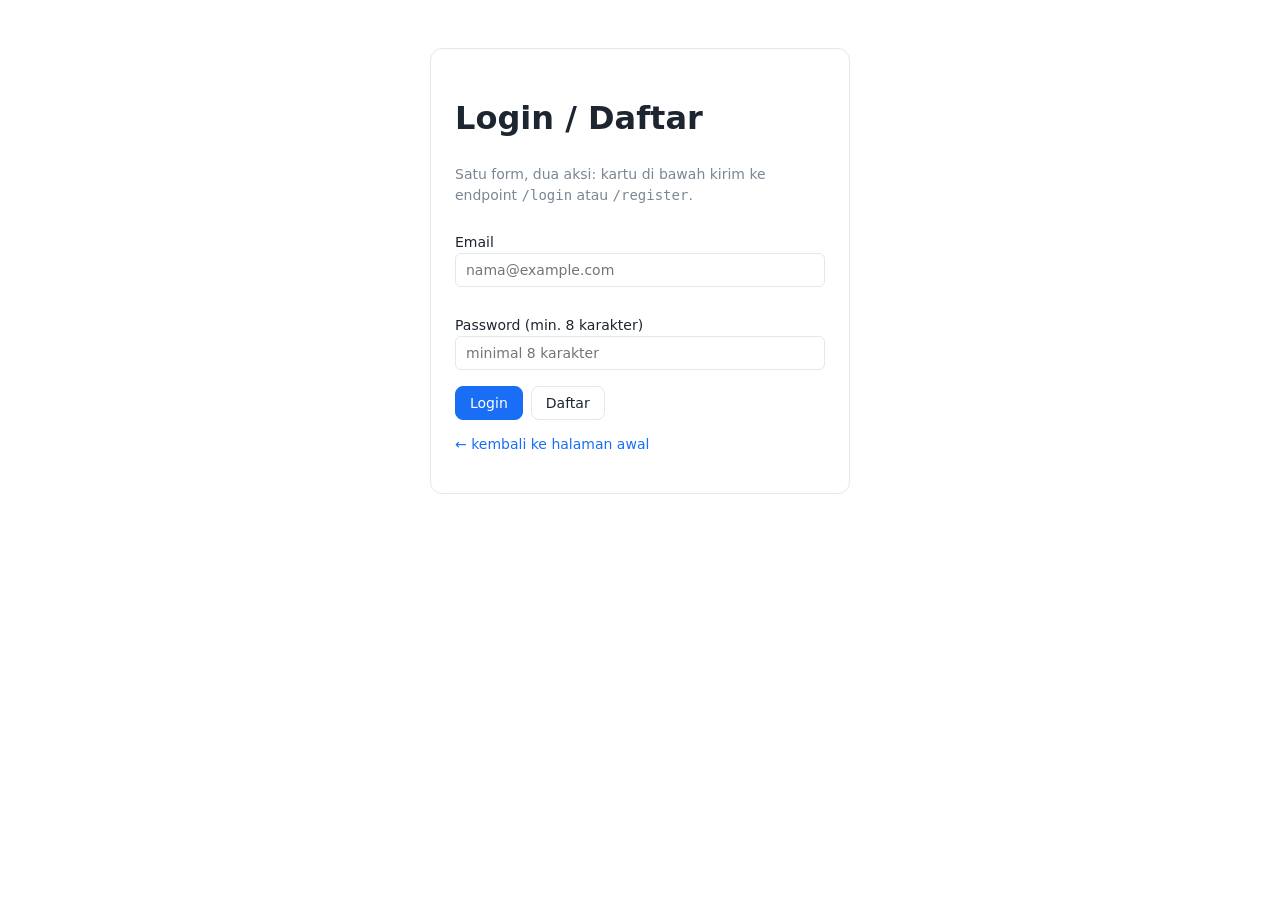
==== static/dashboard.html @ 28b28a9c "Tahap 4: frontend landing, login/register, dashboard, editor + preview" ====
<!doctype html>
<html lang="id">
<head>
<meta charset="utf-8">
<meta name="viewport" content="width=device-width, initial-scale=1">
<title>Dashboard — ATS CV Generator</title>
<link rel="stylesheet" href="css/style.css">
</head>
<body class="dash">
<header class="topbar">
  <strong>ATS CV Generator</strong>
  <span id="who" class="muted"></span>
  <button id="logout" class="btn">Logout</button>
</header>

<main>
  <h1>CV Saya</h1>
  <button id="newCV" class="btn btn-primary">+ Buat CV baru</button>
  <p id="msg" class="error" hidden></p>

  <table id="table" hidden>
    <thead><tr><th>Judul</th><th>Terakhir diubah</th><th>Aksi</th></tr></thead>
    <tbody></tbody>
  </table>
  <p id="empty" class="muted" hidden>Belum ada CV. Klik "Buat CV baru" untuk memulai.</p>
</main>

<script src="js/api.js"></script>
<script src="js/dashboard.js"></script>
</body>
</html>
---- static/css/style.css ----
/* Style sederhana satu kolom, responsif mobile-first. */
:root{
  --ink:#1c2530; --muted:#7a8794; --line:#e3e8ed;
  --accent:#1a6ef5; --bg:#ffffff; --soft:#f5f7fa;
}
*{box-sizing:border-box}
body{margin:0;font-family:system-ui,"Segoe UI",Roboto,sans-serif;color:var(--ink);background:var(--bg);line-height:1.5}
a{color:var(--accent);text-decoration:none}
.muted{color:var(--muted)}

.topbar{display:flex;gap:12px;align-items:center;padding:12px 16px;border-bottom:1px solid var(--line)}
.topbar .spacer{flex:1}
main{padding:16px;max-width:960px;margin:auto}

.hero{padding:48px 16px;max-width:640px;margin:auto}
.box{background:var(--soft);border:1px solid var(--line);border-radius:8px;padding:12px;margin:16px 0}
.footer{text-align:center;padding:24px}

/* Button */
.btn{display:inline-block;padding:8px 14px;border:1px solid var(--line);border-radius:8px;
     background:var(--bg);color:var(--ink);cursor:pointer;font-size:14px;font-family:inherit}
.btn:hover{background:var(--soft)}
.btn-primary{background:var(--accent);color:#fff;border-color:var(--accent)}
.btn-primary:hover{opacity:.9;background:var(--accent)}
.btn-lg{padding:12px 24px;font-size:16px}
.btn-sm{padding:4px 10px;font-size:13px}

/* Card (login/register) */
.card{max-width:420px;margin:48px auto;padding:24px;border:1px solid var(--line);border-radius:12px}
.card p{color:var(--muted);font-size:14px}
.card form{display:flex;flex-direction:column;gap:12px}
.card .row{display:flex;gap:8px}

/* Form elements global */
label{display:block;margin:12px 0 4px;font-size:14px}
input,textarea,select{width:100%;padding:8px 10px;border:1px solid var(--line);border-radius:6px;font-family:inherit;font-size:14px}
textarea{resize:vertical}
.error{color:#c0392b}
#msg{padding:8px;background:#fdecea;border-radius:6px}

/* Table dashboard */
table{width:100%;border-collapse:collapse;margin-top:12px}
th,td{text-align:left;padding:10px;border-bottom:1px solid var(--line);font-size:14px}

/* Editor split: form kiri, preview kanan */
.split{display:flex;gap:16px;max-width:1200px;margin:auto;padding:16px;align-items:flex-start}
.pane{flex:1;min-width:0}
.pane-preview{background:var(--soft);border:1px solid var(--line);border-radius:12px;padding:20px 24px;position:sticky;top:16px}
@media(max-width:900px){.split{flex-direction:column}.pane-preview{position:static}}

.entry{border:1px solid var(--line);border-radius:8px;padding:12px;margin:8px 0;background:#fff}
.entry .row{display:flex;gap:8px}
.entry input,.entry textarea{margin-bottom:6px}

/* Preview CV: tata letak sederhana ramah ATS */
.cv{background:#fff;padding:24px;border-radius:8px}
.cv h1{font-size:22px;margin:0 0 4px}
.cv h2{font-size:14px;text-transform:uppercase;letter-spacing:.05em;border-bottom:1px solid var(--line);padding-bottom:2px;margin:18px 0 8px}
.cv .contact{font-size:13px;color:var(--muted)}
.cv .item{margin:0 0 10px}
.cv .item-head{display:flex;justify-content:space-between;font-size:14px}
.cv .item-head b{font-size:14px}
.cv .item-dates{color:var(--muted);font-size:13px}
.cv ul{margin:6px 0;padding-left:18px}
.cv li{margin:2px 0;font-size:14px}

/* Cekackbar */
.entry .row .btn{flex:none}
/* Proyek (bagian opsional kosong tidak ditampilkan) */
.muted{color:var(--muted)}
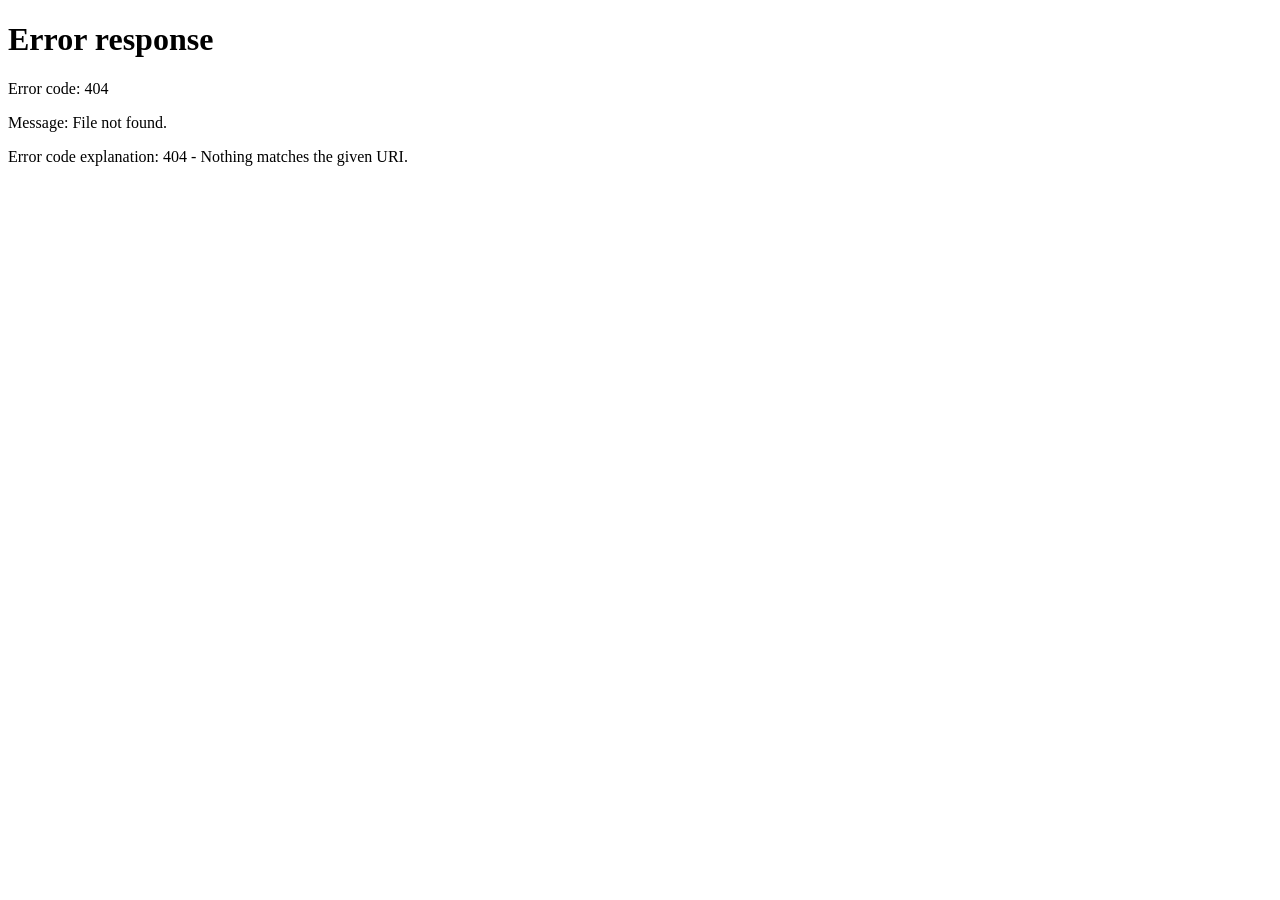
==== commit 27495e9d: "update login" ====
--- a/static/dashboard.html
+++ b/static/dashboard.html
@@ -3,29 +3,44 @@
 <head>
 <meta charset="utf-8">
 <meta name="viewport" content="width=device-width, initial-scale=1">
-<title>Dashboard — ATS CV Generator</title>
-<link rel="stylesheet" href="css/style.css">
+<title>Dashboard: ATS CV Generator</title>
+<link rel="stylesheet" href="/static/css/style.css">
 </head>
 <body class="dash">
+<a class="skip-link" href="#main-content">Lewati ke konten</a>
 <header class="topbar">
   <strong>ATS CV Generator</strong>
-  <span id="who" class="muted"></span>
-  <button id="logout" class="btn">Logout</button>
+  <span class="spacer"></span>
+  <div class="header-actions">
+    <span id="who" class="muted"></span>
+    <button class="btn" type="button" data-theme-toggle aria-pressed="false">Mode gelap</button>
+    <button id="logout" class="btn">Logout</button>
+  </div>
 </header>
 
-<main>
-  <h1>CV Saya</h1>
-  <button id="newCV" class="btn btn-primary">+ Buat CV baru</button>
-  <p id="msg" class="error" hidden></p>
+<main class="dashboard" id="main-content">
+  <div class="dashboard-head">
+    <div>
+      <h1>CV Saya</h1>
+      <p>Kelola dokumen dan lanjutkan penyuntingan.</p>
+    </div>
+    <button id="newCV" class="btn btn-primary">+ Buat CV baru</button>
+  </div>
+  <p id="authStatus" class="success" role="status" hidden></p>
+  <p id="loading" class="loading" role="status">Memuat daftar CV...</p>
+  <p id="msg" class="error" role="alert" hidden></p>
 
-  <table id="table" hidden>
-    <thead><tr><th>Judul</th><th>Terakhir diubah</th><th>Aksi</th></tr></thead>
-    <tbody></tbody>
-  </table>
-  <p id="empty" class="muted" hidden>Belum ada CV. Klik "Buat CV baru" untuk memulai.</p>
+  <div id="tableWrap" class="table-wrap" hidden>
+    <table id="table" hidden>
+      <thead><tr><th>Judul</th><th>Terakhir diubah</th><th>Aksi</th></tr></thead>
+      <tbody></tbody>
+    </table>
+  </div>
+  <p id="empty" class="empty-state" hidden>Belum ada CV. Klik "Buat CV baru" untuk memulai.</p>
 </main>
 
-<script src="js/api.js"></script>
-<script src="js/dashboard.js"></script>
+<script src="/static/js/theme.js"></script>
+<script src="/static/js/api.js"></script>
+<script src="/static/js/dashboard.js"></script>
 </body>
 </html>
--- a/static/css/style.css
+++ b/static/css/style.css
@@ -1,70 +1,698 @@
-/* Style sederhana satu kolom, responsif mobile-first. */
-:root{
-  --ink:#1c2530; --muted:#7a8794; --line:#e3e8ed;
-  --accent:#1a6ef5; --bg:#ffffff; --soft:#f5f7fa;
-}
-*{box-sizing:border-box}
-body{margin:0;font-family:system-ui,"Segoe UI",Roboto,sans-serif;color:var(--ink);background:var(--bg);line-height:1.5}
-a{color:var(--accent);text-decoration:none}
-.muted{color:var(--muted)}
-
-.topbar{display:flex;gap:12px;align-items:center;padding:12px 16px;border-bottom:1px solid var(--line)}
-.topbar .spacer{flex:1}
-main{padding:16px;max-width:960px;margin:auto}
-
-.hero{padding:48px 16px;max-width:640px;margin:auto}
-.box{background:var(--soft);border:1px solid var(--line);border-radius:8px;padding:12px;margin:16px 0}
-.footer{text-align:center;padding:24px}
-
-/* Button */
-.btn{display:inline-block;padding:8px 14px;border:1px solid var(--line);border-radius:8px;
-     background:var(--bg);color:var(--ink);cursor:pointer;font-size:14px;font-family:inherit}
-.btn:hover{background:var(--soft)}
-.btn-primary{background:var(--accent);color:#fff;border-color:var(--accent)}
-.btn-primary:hover{opacity:.9;background:var(--accent)}
-.btn-lg{padding:12px 24px;font-size:16px}
-.btn-sm{padding:4px 10px;font-size:13px}
-
-/* Card (login/register) */
-.card{max-width:420px;margin:48px auto;padding:24px;border:1px solid var(--line);border-radius:12px}
-.card p{color:var(--muted);font-size:14px}
-.card form{display:flex;flex-direction:column;gap:12px}
-.card .row{display:flex;gap:8px}
-
-/* Form elements global */
-label{display:block;margin:12px 0 4px;font-size:14px}
-input,textarea,select{width:100%;padding:8px 10px;border:1px solid var(--line);border-radius:6px;font-family:inherit;font-size:14px}
-textarea{resize:vertical}
-.error{color:#c0392b}
-#msg{padding:8px;background:#fdecea;border-radius:6px}
-
-/* Table dashboard */
-table{width:100%;border-collapse:collapse;margin-top:12px}
-th,td{text-align:left;padding:10px;border-bottom:1px solid var(--line);font-size:14px}
-
-/* Editor split: form kiri, preview kanan */
-.split{display:flex;gap:16px;max-width:1200px;margin:auto;padding:16px;align-items:flex-start}
-.pane{flex:1;min-width:0}
-.pane-preview{background:var(--soft);border:1px solid var(--line);border-radius:12px;padding:20px 24px;position:sticky;top:16px}
-@media(max-width:900px){.split{flex-direction:column}.pane-preview{position:static}}
-
-.entry{border:1px solid var(--line);border-radius:8px;padding:12px;margin:8px 0;background:#fff}
-.entry .row{display:flex;gap:8px}
-.entry input,.entry textarea{margin-bottom:6px}
-
-/* Preview CV: tata letak sederhana ramah ATS */
-.cv{background:#fff;padding:24px;border-radius:8px}
-.cv h1{font-size:22px;margin:0 0 4px}
-.cv h2{font-size:14px;text-transform:uppercase;letter-spacing:.05em;border-bottom:1px solid var(--line);padding-bottom:2px;margin:18px 0 8px}
-.cv .contact{font-size:13px;color:var(--muted)}
-.cv .item{margin:0 0 10px}
-.cv .item-head{display:flex;justify-content:space-between;font-size:14px}
-.cv .item-head b{font-size:14px}
-.cv .item-dates{color:var(--muted);font-size:13px}
-.cv ul{margin:6px 0;padding-left:18px}
-.cv li{margin:2px 0;font-size:14px}
-
-/* Cekackbar */
-.entry .row .btn{flex:none}
-/* Proyek (bagian opsional kosong tidak ditampilkan) */
-.muted{color:var(--muted)}
+/* Design Read: ENERGY 2 / RHYTHM 2 / MOTION 1.
+   Warm paper tones support CV writing; restrained green marks primary actions;
+   native system typography keeps the editing surface familiar and readable.
+   The split editor keeps form and paper together; stepped spacing groups tasks,
+   while restrained surfaces and radius changes distinguish workspace from preview.
+   The header aligns actions with the content column and wraps them on phones to
+   keep navigation distinct without shrinking touch targets. A neutral action group
+   makes controls legible without competing with the CV workspace. */
+:root {
+  color-scheme: light;
+  --page: #f5f6f3;
+  --surface: #ffffff;
+  --surface-raised: #fbfcfa;
+  --ink: #202a24;
+  --muted: #59665e;
+  --line: #dce3dc;
+  --accent: #315d49;
+  --accent-hover: #264b3a;
+  --accent-soft: #e8f0ea;
+  --danger: #a3342b;
+  --danger-soft: #fff0ed;
+  --success: #315d49;
+  --success-soft: #e8f0ea;
+  --shadow: 0 1px 2px rgb(25 39 30 / 6%), 0 10px 28px rgb(25 39 30 / 5%);
+  --radius-sm: 7px;
+  --radius-md: 12px;
+  --radius-lg: 18px;
+  --content-width: 1180px;
+  font-family: -apple-system, BlinkMacSystemFont, "Segoe UI", sans-serif;
+  text-rendering: optimizeLegibility;
+  -webkit-font-smoothing: antialiased;
+  -moz-osx-font-smoothing: grayscale;
+}
+
+:root[data-theme="dark"] {
+  color-scheme: dark;
+  --page: #171d19;
+  --surface: #202822;
+  --surface-raised: #262f29;
+  --ink: #eff3ef;
+  --muted: #b7c2ba;
+  --line: #39453d;
+  --accent: #a6c8b0;
+  --accent-hover: #bad8c2;
+  --accent-soft: #2d3b31;
+  --danger: #ffaaa0;
+  --danger-soft: #402824;
+  --success: #a6c8b0;
+  --success-soft: #2d3b31;
+  --shadow: 0 1px 2px rgb(0 0 0 / 20%), 0 12px 30px rgb(0 0 0 / 14%);
+}
+
+* { box-sizing: border-box; }
+
+html { scroll-behavior: smooth; }
+
+body {
+  min-height: 100vh;
+  margin: 0;
+  background: var(--page);
+  color: var(--ink);
+  font-size: 16px;
+  line-height: 1.55;
+}
+
+button, input, textarea, select { font: inherit; }
+button, a { -webkit-tap-highlight-color: transparent; }
+a { color: var(--accent); text-decoration-thickness: 1px; text-underline-offset: 3px; }
+a:hover { color: var(--accent-hover); }
+img, svg { max-width: 100%; }
+.muted { color: var(--muted); }
+
+:focus-visible {
+  outline: 3px solid currentColor;
+  outline-offset: 3px;
+}
+
+@media (forced-colors: active) {
+  :focus-visible { outline: 2px solid Highlight; }
+  input:focus, textarea:focus, select:focus {
+    outline: 2px solid Highlight;
+    box-shadow: none;
+  }
+}
+
+.skip-link {
+  position: absolute;
+  z-index: 10;
+  inset-block-start: 8px;
+  inset-inline-start: 8px;
+  padding: 10px 14px;
+  transform: translateY(-160%);
+  border-radius: var(--radius-sm);
+  background: var(--surface);
+  color: var(--ink);
+  box-shadow: var(--shadow);
+}
+.skip-link:focus { transform: translateY(0); }
+
+.topbar {
+  position: relative;
+  z-index: 2;
+  display: flex;
+  min-height: 72px;
+  align-items: center;
+  gap: 16px;
+  padding: 10px max(24px, calc((100vw - var(--content-width)) / 2));
+  border-bottom: 1px solid var(--line);
+  background: var(--surface);
+}
+.topbar strong {
+  color: var(--ink);
+  font-size: 15px;
+  font-weight: 650;
+  letter-spacing: -0.02em;
+}
+.topbar .spacer { flex: 1; }
+.topbar nav, .header-actions {
+  display: flex;
+  align-items: center;
+  gap: 4px;
+  padding: 3px;
+  border: 1px solid var(--line);
+  border-radius: var(--radius-md);
+  background: var(--surface-raised);
+}
+.topbar #who {
+  max-width: min(32vw, 320px);
+  overflow: hidden;
+  text-overflow: ellipsis;
+  white-space: nowrap;
+  font-size: 13px;
+}
+.topbar .btn:not(.btn-primary) {
+  border-color: transparent;
+  background: transparent;
+}
+.topbar .btn:not(.btn-primary):hover {
+  border-color: var(--line);
+  background: var(--surface-raised);
+}
+.header-actions { margin-inline-start: auto; }
+.auth-header {
+  display: flex;
+  align-items: center;
+  justify-content: space-between;
+  gap: 12px;
+  margin-block-end: 32px;
+}
+.auth-header strong { font-size: 14px; font-weight: 650; }
+
+main { width: min(100% - 48px, var(--content-width)); margin-inline: auto; }
+
+.btn {
+  display: inline-flex;
+  min-height: 44px;
+  align-items: center;
+  justify-content: center;
+  gap: 8px;
+  padding: 8px 14px;
+  border: 1px solid var(--line);
+  border-radius: var(--radius-sm);
+  background: var(--surface);
+  color: var(--ink);
+  cursor: pointer;
+  font-size: 14px;
+  font-weight: 550;
+  line-height: 1.3;
+  text-align: center;
+  text-decoration: none;
+  transition: background-color 140ms ease, border-color 140ms ease, color 140ms ease, transform 140ms ease;
+}
+.btn:hover { border-color: #bdc9bf; background: var(--surface-raised); color: var(--ink); }
+.btn:active { transform: scale(0.96); }
+.btn:disabled { cursor: wait; }
+.btn-primary:disabled {
+  border-color: var(--line);
+  background: var(--accent-soft);
+  color: var(--ink);
+}
+.btn-primary {
+  border-color: var(--accent);
+  background: var(--accent);
+  color: #fff;
+  font-weight: 620;
+}
+.btn-primary:hover { border-color: var(--accent-hover); background: var(--accent-hover); color: #fff; }
+:root[data-theme="dark"] .btn-primary { color: #17231b; }
+:root[data-theme="dark"] .btn-primary:hover { color: #17231b; }
+.btn-lg { min-height: 48px; padding: 12px 20px; font-size: 15px; }
+.btn-sm { min-height: 40px; padding: 7px 10px; font-size: 13px; }
+.btn-danger { color: var(--danger); }
+.btn-danger:hover { border-color: var(--danger); background: var(--danger-soft); color: var(--danger); }
+
+h1, h2, h3, p { margin-block-start: 0; }
+h1, h2, h3 { color: var(--ink); text-wrap: balance; }
+h1 { font-size: clamp(1.7rem, 3vw, 2.25rem); font-weight: 650; letter-spacing: -0.045em; line-height: 1.12; }
+h2 { font-size: 1.05rem; font-weight: 630; letter-spacing: -0.02em; line-height: 1.3; }
+p { text-wrap: pretty; }
+
+/* Landing: narrow reading measure leaves the product promise as the focal point. */
+.hero {
+  max-width: 760px;
+  padding-block: clamp(64px, 12vh, 132px) 84px;
+}
+.hero h1 { max-width: 14ch; font-size: clamp(2.4rem, 6vw, 4.25rem); }
+.hero h1 .muted { color: var(--muted); }
+.hero > p { max-width: 62ch; color: var(--muted); font-size: 1.05rem; }
+.hero .box {
+  max-width: 620px;
+  margin-block: 30px;
+  padding: 16px 18px;
+  border: 1px solid var(--line);
+  border-radius: var(--radius-md);
+  background: var(--surface);
+}
+.footer { padding: 30px 24px; color: var(--muted); text-align: center; font-size: 13px; }
+
+/* The account form stays primary; the CV sheet gives the page a product-specific anchor. */
+.authpage { display: grid; min-height: 100vh; place-items: center; padding: clamp(16px, 4vw, 48px); }
+.auth-layout {
+  display: grid;
+  grid-template-columns: minmax(0, 1fr) minmax(360px, 440px);
+  grid-template-areas: "visual form";
+  align-items: center;
+  gap: clamp(32px, 6vw, 80px);
+  width: min(100%, 1120px);
+  margin-inline: auto;
+}
+.auth-visual { grid-area: visual; min-width: 0; }
+.auth-brand {
+  margin-block-end: clamp(38px, 6vh, 68px);
+  color: var(--ink);
+  font-size: 15px;
+  font-weight: 680;
+  letter-spacing: -0.02em;
+}
+.auth-visual-copy { max-width: 500px; margin-block-end: 30px; }
+.auth-eyebrow {
+  margin-block-end: 10px;
+  color: var(--accent);
+  font-size: 13px;
+  font-weight: 650;
+}
+.auth-visual-copy h2 {
+  max-width: 14ch;
+  margin-block-end: 14px;
+  font-size: clamp(2rem, 4vw, 3.25rem);
+  letter-spacing: -0.045em;
+  line-height: 1.08;
+}
+.auth-visual-copy > p:last-child { max-width: 46ch; margin-block-end: 0; color: var(--muted); }
+.cv-illustration {
+  max-width: 500px;
+  margin: 0;
+  padding: clamp(20px, 3vw, 32px);
+  border: 1px solid var(--line);
+  border-radius: var(--radius-md);
+  background: var(--surface);
+  box-shadow: var(--shadow);
+  color: var(--ink);
+  transform: rotate(-1.25deg);
+}
+.cv-illustration-heading { display: flex; align-items: center; gap: 14px; }
+.cv-illustration-mark {
+  display: grid;
+  width: 48px;
+  height: 48px;
+  flex: 0 0 auto;
+  place-items: center;
+  border-radius: var(--radius-sm);
+  background: var(--accent-soft);
+  color: var(--accent);
+  font-size: 13px;
+  font-weight: 700;
+}
+.cv-illustration-heading > div { display: grid; gap: 3px; }
+.cv-illustration-heading strong { font-size: 16px; }
+.cv-illustration-heading span:not(.cv-illustration-mark) { color: var(--muted); font-size: 13px; }
+.cv-illustration-contact { margin-block: 14px 18px; color: var(--muted); font-size: 12px; }
+.cv-illustration section { min-width: 0; }
+.cv-illustration section h3 {
+  margin-block: 0 5px;
+  color: var(--accent);
+  font-size: 11px;
+  font-weight: 700;
+  letter-spacing: 0.035em;
+  text-transform: uppercase;
+}
+.cv-illustration section p { margin-block: 0; color: var(--muted); font-size: 12px; }
+.cv-illustration-columns { display: grid; grid-template-columns: 1fr 1fr; gap: 20px; margin-block: 18px; }
+.auth-visual-note { margin-block: 16px 0; color: var(--muted); font-size: 12px; }
+.card {
+  width: min(100%, 440px);
+  padding: clamp(24px, 5vw, 40px);
+  border: 1px solid var(--line);
+  border-radius: var(--radius-lg);
+  background: var(--surface);
+  box-shadow: var(--shadow);
+}
+.auth-card { grid-area: form; justify-self: end; }
+.card h1 { margin-block-end: 10px; font-size: 1.8rem; }
+.card > p { color: var(--muted); font-size: 14px; }
+.card form { display: grid; gap: 16px; margin-block: 26px; }
+.card label { margin: 0; }
+.card .row { display: flex; flex-wrap: wrap; gap: 10px; margin-block-start: 4px; }
+.card .row .btn { flex: 1 1 130px; }
+.auth-header { justify-content: flex-end; margin-block-end: 20px; }
+.auth-header .btn { min-height: 44px; }
+.auth-card > .auth-eyebrow { margin-block-end: 8px; }
+.auth-card > h1 { margin-block-end: 8px; }
+.auth-card > p:not(.auth-eyebrow) { margin-block-end: 0; }
+.auth-card form { margin-block: 24px; }
+
+label, .field-label {
+  display: block;
+  color: var(--ink);
+  font-size: 13px;
+  font-weight: 580;
+}
+label input, label textarea, label select { margin-block-start: 7px; }
+input, textarea, select {
+  display: block;
+  width: 100%;
+  min-width: 0;
+  min-height: 44px;
+  padding: 10px 12px;
+  border: 1px solid var(--line);
+  border-radius: var(--radius-sm);
+  background: var(--surface);
+  color: var(--ink);
+  font-size: 14px;
+  line-height: 1.45;
+  transition: border-color 140ms ease, box-shadow 140ms ease, background-color 140ms ease;
+}
+#f-title { margin-block-start: 7px; }
+input::placeholder, textarea::placeholder { color: var(--muted); opacity: 1; }
+input:hover, textarea:hover, select:hover { border-color: #aebcb1; }
+input:focus, textarea:focus, select:focus {
+  border-color: #54846a;
+  outline: none;
+  box-shadow: 0 0 0 3px rgb(84 132 106 / 18%);
+}
+textarea { min-height: 108px; resize: vertical; }
+.error, #msg {
+  padding: 11px 13px;
+  border: 1px solid color-mix(in srgb, var(--danger) 32%, transparent);
+  border-radius: var(--radius-sm);
+  background: var(--danger-soft);
+  color: var(--danger);
+}
+.field-error {
+  margin: 5px 0 0;
+  color: var(--danger);
+  font-size: 13px;
+  font-weight: 500;
+}
+.success {
+  padding: 11px 13px;
+  border: 1px solid color-mix(in srgb, var(--success) 32%, transparent);
+  border-radius: var(--radius-sm);
+  background: var(--success-soft);
+  color: var(--success);
+}
+/* The save toast stays above the editor without interrupting the current focus. */
+.toast {
+  position: fixed;
+  z-index: 20;
+  inset-block-start: 20px;
+  inset-inline-end: 20px;
+  display: flex;
+  width: min(420px, calc(100vw - 32px));
+  min-height: 56px;
+  align-items: center;
+  justify-content: space-between;
+  gap: 12px;
+  padding: 8px 8px 8px 16px;
+  border: 1px solid color-mix(in srgb, var(--success) 32%, transparent);
+  border-radius: var(--radius-md);
+  background: var(--success-soft);
+  color: var(--success);
+  box-shadow: var(--shadow);
+  font-size: 14px;
+  font-weight: 560;
+}
+.toast-dismiss {
+  display: inline-grid;
+  width: 40px;
+  height: 40px;
+  flex: 0 0 auto;
+  place-items: center;
+  border: 0;
+  border-radius: var(--radius-sm);
+  background: transparent;
+  color: inherit;
+  cursor: pointer;
+  font-size: 22px;
+  line-height: 1;
+}
+.toast-dismiss:hover { background: color-mix(in srgb, var(--success) 12%, transparent); }
+.toast-dismiss:focus-visible { outline: 2px solid currentColor; outline-offset: 1px; }
+[aria-invalid="true"] { border-color: var(--danger); }
+[hidden] { display: none !important; }
+.loading { color: var(--muted); }
+
+/* Dashboard puts the create action first and keeps saved documents easy to scan. */
+.dashboard {
+  padding-block: clamp(36px, 7vw, 72px);
+}
+.dashboard-head {
+  display: flex;
+  align-items: end;
+  justify-content: space-between;
+  gap: 20px;
+  margin-block-end: 28px;
+}
+.dashboard-head h1 { margin-block-end: 6px; }
+.dashboard-head p { margin: 0; color: var(--muted); }
+.table-wrap {
+  overflow: hidden;
+  border: 1px solid var(--line);
+  border-radius: var(--radius-md);
+  background: var(--surface);
+  box-shadow: var(--shadow);
+}
+tbody td[data-label]::before { content: none; }
+table { width: 100%; border-collapse: collapse; }
+th, td { padding: 15px 18px; text-align: start; }
+th {
+  background: var(--surface-raised);
+  color: var(--muted);
+  font-size: 12px;
+  font-weight: 620;
+}
+td { border-top: 1px solid var(--line); font-size: 14px; }
+td:first-child { font-weight: 590; }
+td a { color: var(--ink); text-decoration: none; }
+td a:hover { color: var(--accent); text-decoration: underline; }
+td:last-child { width: 1%; white-space: nowrap; }
+.empty-state {
+  margin-block-start: 18px;
+  padding: 28px;
+  border: 1px dashed #b9c5bb;
+  border-radius: var(--radius-md);
+  background: var(--surface);
+  color: var(--muted);
+}
+
+/* Editor: form and paper preview are separate work surfaces, not nested cards. */
+.split {
+  display: grid;
+  grid-template-columns: minmax(0, 1.08fr) minmax(350px, 0.92fr);
+  align-items: start;
+  gap: clamp(22px, 3vw, 42px);
+  width: min(100% - 48px, 1440px);
+  margin-inline: auto;
+  padding-block: 34px 64px;
+}
+.pane { min-width: 0; }
+.pane > h1 { margin-block: 4px 24px; }
+.editor-section { margin-block-start: 30px; }
+.editor-section > h2 { margin-block-end: 14px; }
+.editor-section > .section-heading {
+  display: flex;
+  align-items: center;
+  justify-content: space-between;
+  gap: 12px;
+}
+.editor-section > .section-heading .btn { flex: none; }
+.form-grid { display: grid; grid-template-columns: repeat(2, minmax(0, 1fr)); gap: 16px; }
+.form-grid > div > input { margin-block-start: 7px; }
+.form-grid .field-full { grid-column: 1 / -1; }
+.photo-field { max-width: 420px; margin-block-start: 16px; }
+.photo-field > input { margin-block-start: 7px; }
+.photo-field > .muted { margin-block: 6px 0; font-size: 13px; }
+.photo-field > .btn { margin-block-start: 8px; }
+.editor-actions {
+  display: flex;
+  flex-wrap: wrap;
+  gap: 10px;
+  margin-block-start: 30px;
+}
+.editor-note { max-width: 66ch; margin-block-start: 14px; color: var(--muted); font-size: 13px; }
+.pane-preview {
+  position: sticky;
+  inset-block-start: 20px;
+  padding: 18px;
+  border: 1px solid var(--line);
+  border-radius: var(--radius-md);
+  background: var(--surface-raised);
+}
+.pane-preview > h2 { margin: 2px 2px 16px; }
+.pane-preview > h2 .muted { display: block; margin-block-start: 4px; font-size: 12px; font-weight: 450; }
+.cv {
+  min-height: 480px;
+  padding: clamp(22px, 3vw, 38px);
+  border: 1px solid #e1e4df;
+  border-radius: var(--radius-sm);
+  background: #fff;
+  color: #202a24;
+  box-shadow: 0 2px 8px rgb(25 39 30 / 8%);
+}
+.cv-header {
+  display: flex;
+  align-items: flex-start;
+  gap: 18px;
+}
+.cv-photo {
+  width: 96px;
+  height: 116px;
+  flex: 0 0 auto;
+  border: 1px solid #dce3dc;
+  border-radius: var(--radius-sm);
+  object-fit: cover;
+}
+.cv-heading { min-width: 0; }
+.cv-heading h1 { margin: 0 0 5px; color: #202a24; font-size: 25px; letter-spacing: -0.03em; }
+.cv h1 { margin: 0 0 5px; color: #202a24; font-size: 25px; letter-spacing: -0.03em; }
+.cv h2 {
+  margin: 24px 0 10px;
+  padding-block-end: 6px;
+  border-bottom: 1px solid #dce3dc;
+  color: #315d49;
+  font-size: 12px;
+  font-weight: 700;
+  letter-spacing: 0.055em;
+  text-transform: uppercase;
+}
+.cv p { margin-block: 8px; }
+.cv .contact, .cv .item-dates { color: #59665e; font-size: 12px; overflow-wrap: anywhere; }
+.cv .item { margin-block-end: 16px; }
+.cv .item-head { display: flex; flex-wrap: wrap; justify-content: space-between; gap: 4px 12px; font-size: 14px; }
+.cv .item-head b { font-size: 14px; }
+.cv ul { margin: 8px 0; padding-inline-start: 20px; }
+.cv li { margin-block: 4px; font-size: 14px; }
+.entry {
+  display: grid;
+  gap: 12px;
+  margin-block: 12px;
+  padding: 16px;
+  border: 1px solid var(--line);
+  border-radius: var(--radius-md);
+  background: var(--surface);
+}
+.entry .row { display: flex; flex-wrap: wrap; gap: 8px; }
+.entry .field textarea { min-height: 88px; }
+.entry .row .btn { flex: none; }
+/* Skill chips keep the editor compact while each removal stays explicit. */
+.skills-hint { margin-block: -6px 12px; font-size: 13px; }
+.skills-tags {
+  display: flex;
+  flex-wrap: wrap;
+  gap: 8px;
+  margin: 0 0 14px;
+  padding: 0;
+  list-style: none;
+}
+.skill-tag {
+  display: inline-flex;
+  min-height: 44px;
+  align-items: center;
+  gap: 6px;
+  padding: 3px 4px 3px 12px;
+  border: 1px solid var(--line);
+  border-radius: var(--radius-md);
+  background: var(--surface);
+  color: var(--ink);
+  font-size: 14px;
+  overflow-wrap: anywhere;
+}
+.skill-remove {
+  display: inline-grid;
+  width: 44px;
+  height: 44px;
+  flex: 0 0 auto;
+  place-items: center;
+  border: 0;
+  border-radius: var(--radius-sm);
+  background: transparent;
+  color: var(--muted);
+  cursor: pointer;
+  font-size: 20px;
+  line-height: 1;
+}
+.skill-remove:hover { background: var(--danger-soft); color: var(--danger); }
+.skill-remove:focus-visible { outline: 2px solid currentColor; outline-offset: 1px; }
+.sr-only {
+  position: absolute;
+  width: 1px;
+  height: 1px;
+  padding: 0;
+  margin: -1px;
+  overflow: hidden;
+  clip: rect(0, 0, 0, 0);
+  white-space: nowrap;
+  border: 0;
+}
+
+@media (max-width: 900px) {
+  .split { grid-template-columns: minmax(0, 1fr); max-width: 720px; }
+  .pane-preview { position: static; }
+}
+
+@media (max-width: 860px) {
+  .auth-layout {
+    grid-template-columns: minmax(0, 1fr);
+    grid-template-areas: "form" "visual";
+    gap: 28px;
+    max-width: 480px;
+  }
+  .auth-card { justify-self: stretch; }
+  .auth-brand { margin-block-end: 20px; }
+  .auth-visual-copy { margin-block-end: 20px; }
+  .auth-visual-copy h2 { max-width: 18ch; font-size: clamp(1.8rem, 6vw, 2.4rem); }
+  .cv-illustration { transform: none; }
+}
+
+@media (max-width: 600px) {
+  .topbar { min-height: 60px; gap: 8px; padding-inline: 16px; }
+  .topbar strong { max-width: none; flex: none; font-size: 13px; white-space: nowrap; }
+  .topbar #who { display: none; }
+  .header-actions { margin-inline-start: auto; }
+  .topbar .btn { min-height: 44px; padding-inline: 10px; }
+  .btn-sm { min-height: 44px; }
+  input, textarea, select { font-size: 16px; }
+  main { width: min(100% - 32px, var(--content-width)); }
+  .authpage { padding: 16px; }
+  .dashboard { padding-block: 34px; }
+  .dashboard-head { align-items: stretch; flex-direction: column; }
+  .dashboard-head > .btn { align-self: flex-start; }
+  .table-wrap { overflow: visible; border: 0; background: transparent; box-shadow: none; }
+  table, tbody, tr, td { display: block; width: 100%; }
+  thead { position: absolute; width: 1px; height: 1px; overflow: hidden; clip: rect(0, 0, 0, 0); white-space: nowrap; }
+  tbody { display: grid; gap: 10px; }
+  tbody tr {
+    display: grid;
+    grid-template-columns: minmax(0, 1fr) auto;
+    gap: 4px 12px;
+    padding: 12px 14px;
+    border: 1px solid var(--line);
+    border-radius: var(--radius-md);
+    background: var(--surface);
+  }
+  tbody td { width: auto; padding: 2px 0; border: 0; }
+  tbody td:first-child { grid-column: 1 / -1; overflow-wrap: anywhere; }
+  tbody td:nth-child(2) { align-self: center; color: var(--muted); font-size: 12px; }
+  tbody td:last-child { width: auto; justify-self: end; }
+  .split { width: min(100% - 32px, 720px); gap: 28px; padding-block: 24px 44px; }
+  .form-grid { grid-template-columns: minmax(0, 1fr); gap: 13px; }
+  .form-grid .field-full { grid-column: auto; }
+  .editor-section { margin-block-start: 26px; }
+  .pane-preview { padding: 12px; }
+  .cv { min-height: 360px; padding: 22px 18px; }
+  .cv-header { gap: 12px; }
+  .cv-photo { width: 76px; height: 92px; }
+  .cv-heading h1 { font-size: 21px; }
+  .editor-actions > .btn { flex: 1 1 130px; }
+}
+
+@media (max-width: 460px) {
+  .topbar {
+    min-height: 0;
+    flex-wrap: wrap;
+    gap: 8px 10px;
+    padding-block: 10px;
+  }
+  .topbar strong { flex: 1; }
+  .topbar .spacer { display: none; }
+  .topbar nav, .topbar .header-actions {
+    width: 100%;
+    justify-content: flex-end;
+    margin-inline-start: 0;
+  }
+}
+
+@media (max-width: 380px) {
+  .topbar { padding-inline: 12px; }
+  .topbar strong { font-size: 12px; }
+  .topbar .btn { padding-inline: 8px; font-size: 12px; }
+  .header-actions { gap: 2px; }
+  .header-actions .btn { padding-inline: 6px; }
+  .editor-section > .section-heading { align-items: flex-start; }
+  .editor-section > .section-heading .btn { min-height: 40px; padding-inline: 9px; font-size: 12px; }
+}
+
+@media (prefers-reduced-motion: reduce) {
+  *, *::before, *::after { scroll-behavior: auto !important; transition-duration: 0.01ms !important; }
+}
+
+@media print {
+  :root { color-scheme: light; }
+  html, body { min-width: 0; margin: 0; padding: 0; background: #fff; }
+  .topbar, .split > .pane:not(.pane-preview), .skip-link, button, #msg, #savehint { display: none !important; }
+  .split { display: block; width: auto; max-width: none; margin: 0; padding: 0; }
+  .pane-preview { position: static; padding: 0; border: 0; background: #fff; }
+  .pane-preview > h2 { display: none; }
+  .cv { min-height: 0; padding: 0; border: 0; border-radius: 0; box-shadow: none; }
+}
